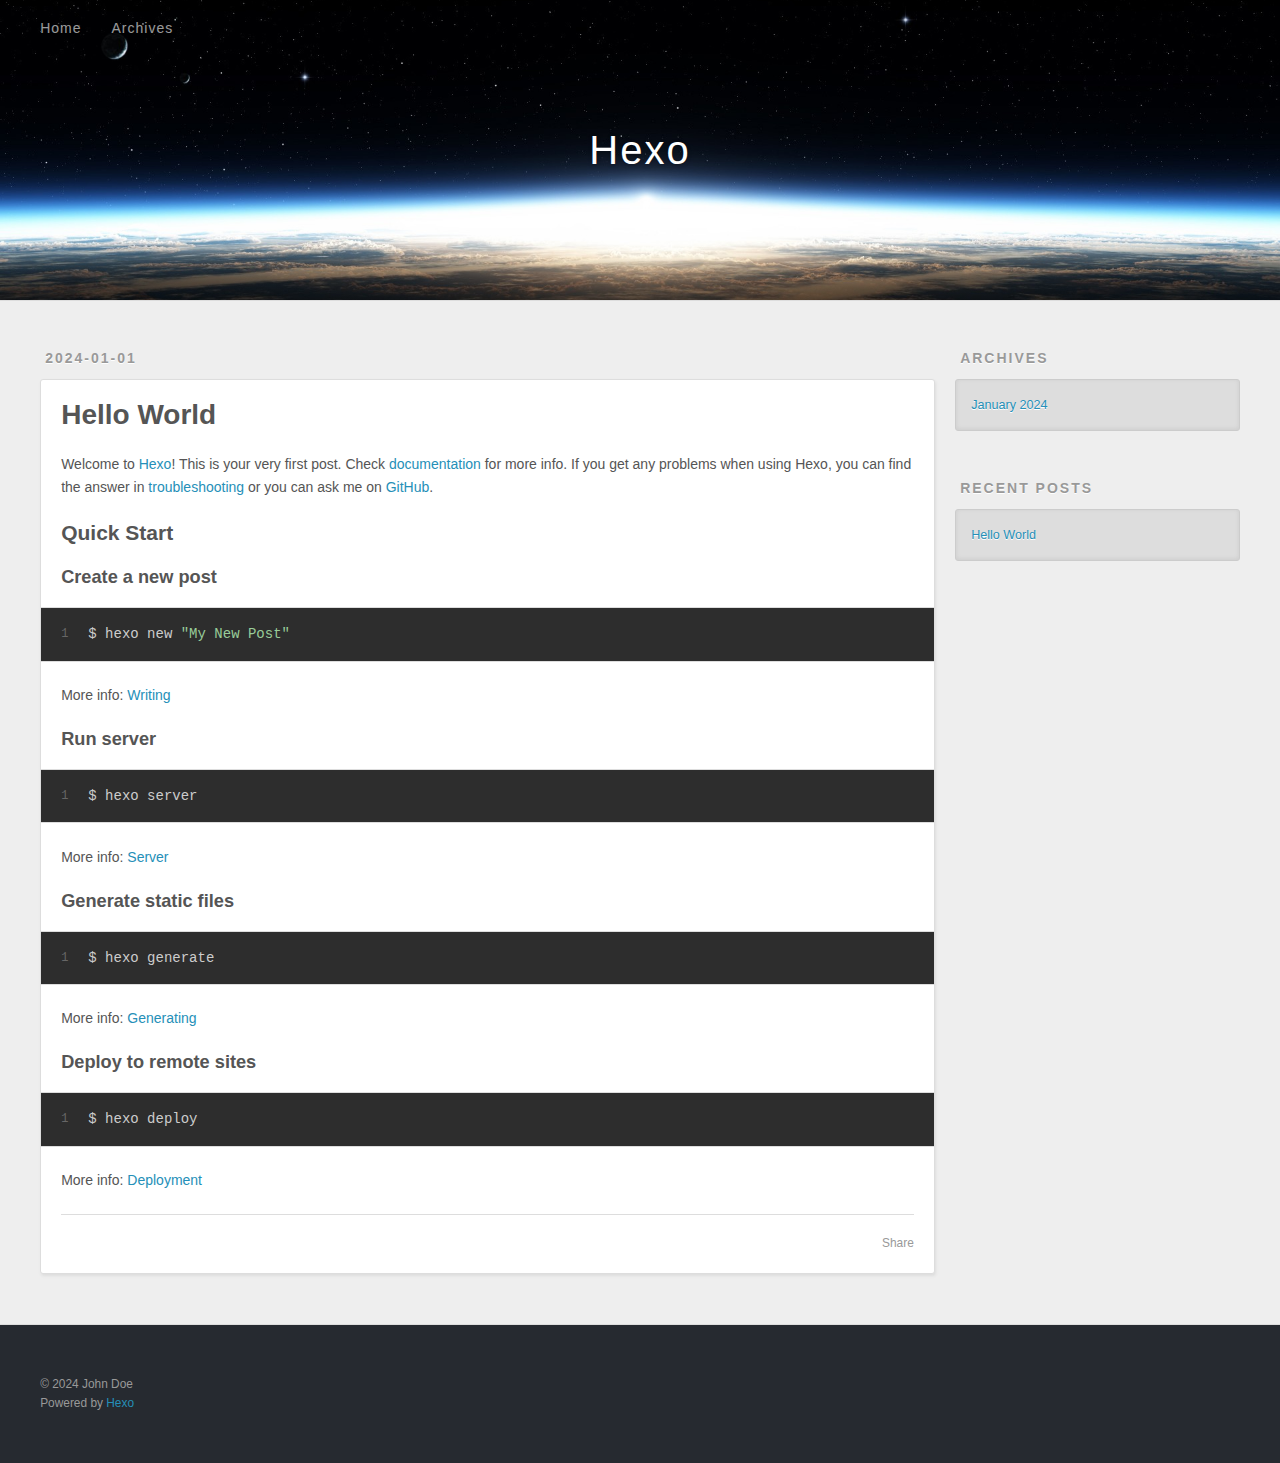
==== index.html @ ea914201 "Site updated: 2024-01-01 23:39:46" ====
<!DOCTYPE html>
<html>
<head>
  <meta charset="utf-8">
  
  
  <title>Hexo</title>
  <meta name="viewport" content="width=device-width, initial-scale=1, shrink-to-fit=no">
  <meta property="og:type" content="website">
<meta property="og:title" content="Hexo">
<meta property="og:url" content="http://example.com/index.html">
<meta property="og:site_name" content="Hexo">
<meta property="og:locale" content="en_US">
<meta property="article:author" content="John Doe">
<meta name="twitter:card" content="summary">
  
    <link rel="alternate" href="/atom.xml" title="Hexo" type="application/atom+xml">
  
  
    <link rel="shortcut icon" href="/favicon.png">
  
  
  
<link rel="stylesheet" href="/css/style.css">

  
    
<link rel="stylesheet" href="/fancybox/jquery.fancybox.min.css">

  
  
<meta name="generator" content="Hexo 7.0.0"></head>

<body>
  <div id="container">
    <div id="wrap">
      <header id="header">
  <div id="banner"></div>
  <div id="header-outer" class="outer">
    <div id="header-title" class="inner">
      <h1 id="logo-wrap">
        <a href="/" id="logo">Hexo</a>
      </h1>
      
    </div>
    <div id="header-inner" class="inner">
      <nav id="main-nav">
        <a id="main-nav-toggle" class="nav-icon"><span class="fa fa-bars"></span></a>
        
          <a class="main-nav-link" href="/">Home</a>
        
          <a class="main-nav-link" href="/archives">Archives</a>
        
      </nav>
      <nav id="sub-nav">
        
        
          <a class="nav-icon" href="/atom.xml" title="RSS Feed"><span class="fa fa-rss"></span></a>
        
        <a class="nav-icon nav-search-btn" title="Search"><span class="fa fa-search"></span></a>
      </nav>
      <div id="search-form-wrap">
        <form action="//google.com/search" method="get" accept-charset="UTF-8" class="search-form"><input type="search" name="q" class="search-form-input" placeholder="Search"><button type="submit" class="search-form-submit">&#xF002;</button><input type="hidden" name="sitesearch" value="http://example.com"></form>
      </div>
    </div>
  </div>
</header>

      <div class="outer">
        <section id="main">
  
    <article id="post-hello-world" class="h-entry article article-type-post" itemprop="blogPost" itemscope itemtype="https://schema.org/BlogPosting">
  <div class="article-meta">
    <a href="/2024/01/01/hello-world/" class="article-date">
  <time class="dt-published" datetime="2024-01-01T15:35:44.004Z" itemprop="datePublished">2024-01-01</time>
</a>
    
  </div>
  <div class="article-inner">
    
    
      <header class="article-header">
        
  
    <h1 itemprop="name">
      <a class="p-name article-title" href="/2024/01/01/hello-world/">Hello World</a>
    </h1>
  

      </header>
    
    <div class="e-content article-entry" itemprop="articleBody">
      
        <p>Welcome to <a target="_blank" rel="noopener" href="https://hexo.io/">Hexo</a>! This is your very first post. Check <a target="_blank" rel="noopener" href="https://hexo.io/docs/">documentation</a> for more info. If you get any problems when using Hexo, you can find the answer in <a target="_blank" rel="noopener" href="https://hexo.io/docs/troubleshooting.html">troubleshooting</a> or you can ask me on <a target="_blank" rel="noopener" href="https://github.com/hexojs/hexo/issues">GitHub</a>.</p>
<h2 id="Quick-Start"><a href="#Quick-Start" class="headerlink" title="Quick Start"></a>Quick Start</h2><h3 id="Create-a-new-post"><a href="#Create-a-new-post" class="headerlink" title="Create a new post"></a>Create a new post</h3><figure class="highlight bash"><table><tr><td class="gutter"><pre><span class="line">1</span><br></pre></td><td class="code"><pre><span class="line">$ hexo new <span class="string">&quot;My New Post&quot;</span></span><br></pre></td></tr></table></figure>

<p>More info: <a target="_blank" rel="noopener" href="https://hexo.io/docs/writing.html">Writing</a></p>
<h3 id="Run-server"><a href="#Run-server" class="headerlink" title="Run server"></a>Run server</h3><figure class="highlight bash"><table><tr><td class="gutter"><pre><span class="line">1</span><br></pre></td><td class="code"><pre><span class="line">$ hexo server</span><br></pre></td></tr></table></figure>

<p>More info: <a target="_blank" rel="noopener" href="https://hexo.io/docs/server.html">Server</a></p>
<h3 id="Generate-static-files"><a href="#Generate-static-files" class="headerlink" title="Generate static files"></a>Generate static files</h3><figure class="highlight bash"><table><tr><td class="gutter"><pre><span class="line">1</span><br></pre></td><td class="code"><pre><span class="line">$ hexo generate</span><br></pre></td></tr></table></figure>

<p>More info: <a target="_blank" rel="noopener" href="https://hexo.io/docs/generating.html">Generating</a></p>
<h3 id="Deploy-to-remote-sites"><a href="#Deploy-to-remote-sites" class="headerlink" title="Deploy to remote sites"></a>Deploy to remote sites</h3><figure class="highlight bash"><table><tr><td class="gutter"><pre><span class="line">1</span><br></pre></td><td class="code"><pre><span class="line">$ hexo deploy</span><br></pre></td></tr></table></figure>

<p>More info: <a target="_blank" rel="noopener" href="https://hexo.io/docs/one-command-deployment.html">Deployment</a></p>

      
    </div>
    <footer class="article-footer">
      <a data-url="http://example.com/2024/01/01/hello-world/" data-id="clqv32sd90000mwv93lxq9ti7" data-title="Hello World" class="article-share-link"><span class="fa fa-share">Share</span></a>
      
      
      
    </footer>
  </div>
  
</article>



  


</section>
        
          <aside id="sidebar">
  
    

  
    

  
    
  
    
  <div class="widget-wrap">
    <h3 class="widget-title">Archives</h3>
    <div class="widget">
      <ul class="archive-list"><li class="archive-list-item"><a class="archive-list-link" href="/archives/2024/01/">January 2024</a></li></ul>
    </div>
  </div>


  
    
  <div class="widget-wrap">
    <h3 class="widget-title">Recent Posts</h3>
    <div class="widget">
      <ul>
        
          <li>
            <a href="/2024/01/01/hello-world/">Hello World</a>
          </li>
        
      </ul>
    </div>
  </div>

  
</aside>
        
      </div>
      <footer id="footer">
  
  <div class="outer">
    <div id="footer-info" class="inner">
      
      &copy; 2024 John Doe<br>
      Powered by <a href="https://hexo.io/" target="_blank">Hexo</a>
    </div>
  </div>
</footer>

    </div>
    <nav id="mobile-nav">
  
    <a href="/" class="mobile-nav-link">Home</a>
  
    <a href="/archives" class="mobile-nav-link">Archives</a>
  
</nav>
    


<script src="/js/jquery-3.6.4.min.js"></script>



  
<script src="/fancybox/jquery.fancybox.min.js"></script>




<script src="/js/script.js"></script>





  </div>
</body>
</html>
---- css/style.css ----
body {
  width: 100%;
}
body:before,
body:after {
  content: "";
  display: table;
}
body:after {
  clear: both;
}
html,
body,
div,
span,
applet,
object,
iframe,
h1,
h2,
h3,
h4,
h5,
h6,
p,
blockquote,
pre,
a,
abbr,
acronym,
address,
big,
cite,
code,
del,
dfn,
em,
img,
ins,
kbd,
q,
s,
samp,
small,
strike,
strong,
sub,
sup,
tt,
var,
dl,
dt,
dd,
ol,
ul,
li,
fieldset,
form,
label,
legend,
table,
caption,
tbody,
tfoot,
thead,
tr,
th,
td {
  margin: 0;
  padding: 0;
  border: 0;
  outline: 0;
  font-weight: inherit;
  font-style: inherit;
  font-family: inherit;
  font-size: 100%;
  vertical-align: baseline;
}
body {
  line-height: 1;
  color: #000;
  background: #fff;
}
ol,
ul {
  list-style: none;
}
table {
  border-collapse: separate;
  border-spacing: 0;
  vertical-align: middle;
}
caption,
th,
td {
  text-align: left;
  font-weight: normal;
  vertical-align: middle;
}
a img {
  border: none;
}
input,
button {
  margin: 0;
  padding: 0;
}
input::-moz-focus-inner,
button::-moz-focus-inner {
  border: 0;
  padding: 0;
}
html,
body,
#container {
  height: 100%;
}
body {
  background: #eee;
  font: 14px -apple-system, BlinkMacSystemFont, "Segoe UI", "Roboto", "Oxygen", "Ubuntu", "Cantarell", "Fira Sans", "Droid Sans", "Helvetica Neue", sans-serif;
  -webkit-text-size-adjust: 100%;
}
.outer {
  max-width: 1220px;
  margin: 0 auto;
  padding: 0 20px;
}
.outer:before,
.outer:after {
  content: "";
  display: table;
}
.outer:after {
  clear: both;
}
.inner {
  display: inline;
  float: left;
  width: 98.33333333333333%;
  margin: 0 0.833333333333333%;
}
.left,
.alignleft {
  float: left;
}
.right,
.alignright {
  float: right;
}
.clear {
  clear: both;
}
#container {
  position: relative;
}
.mobile-nav-on {
  overflow: hidden;
}
#wrap {
  height: 100%;
  width: 100%;
  position: absolute;
  top: 0;
  left: 0;
  -webkit-transition: 0.2s ease-out;
  -moz-transition: 0.2s ease-out;
  -ms-transition: 0.2s ease-out;
  transition: 0.2s ease-out;
  z-index: 1;
  background: #eee;
}
.mobile-nav-on #wrap {
  left: 280px;
}
@media screen and (min-width: 768px) {
  #main {
    display: inline;
    float: left;
    width: 73.33333333333333%;
    margin: 0 0.833333333333333%;
  }
}
.article-date,
.article-category-link,
.archive-year,
.widget-title {
  text-decoration: none;
  text-transform: uppercase;
  letter-spacing: 2px;
  color: #999;
  margin-bottom: 1em;
  margin-left: 5px;
  line-height: 1em;
  text-shadow: 0 1px #fff;
  font-weight: bold;
}
.article-inner,
.archive-article-inner {
  background: #fff;
  -webkit-box-shadow: 1px 2px 3px #ddd;
  box-shadow: 1px 2px 3px #ddd;
  border: 1px solid #ddd;
  border-radius: 3px;
}
.article-entry h1,
.widget h1 {
  font-size: 2em;
}
.article-entry h2,
.widget h2 {
  font-size: 1.5em;
}
.article-entry h3,
.widget h3 {
  font-size: 1.3em;
}
.article-entry h4,
.widget h4 {
  font-size: 1.2em;
}
.article-entry h5,
.widget h5 {
  font-size: 1em;
}
.article-entry h6,
.widget h6 {
  font-size: 1em;
  color: #999;
}
.article-entry hr,
.widget hr {
  border: 1px dashed #ddd;
}
.article-entry strong,
.widget strong {
  font-weight: bold;
}
.article-entry em,
.widget em,
.article-entry cite,
.widget cite {
  font-style: italic;
}
.article-entry sup,
.widget sup,
.article-entry sub,
.widget sub {
  font-size: 0.75em;
  line-height: 0;
  position: relative;
  vertical-align: baseline;
}
.article-entry sup,
.widget sup {
  top: -0.5em;
}
.article-entry sub,
.widget sub {
  bottom: -0.2em;
}
.article-entry small,
.widget small {
  font-size: 0.85em;
}
.article-entry acronym,
.widget acronym,
.article-entry abbr,
.widget abbr {
  border-bottom: 1px dotted;
}
.article-entry ul,
.widget ul,
.article-entry ol,
.widget ol,
.article-entry dl,
.widget dl {
  margin: 0 20px;
  line-height: 1.6em;
}
.article-entry ul ul,
.widget ul ul,
.article-entry ol ul,
.widget ol ul,
.article-entry ul ol,
.widget ul ol,
.article-entry ol ol,
.widget ol ol {
  margin-top: 0;
  margin-bottom: 0;
}
.article-entry ul,
.widget ul {
  list-style: disc;
}
.article-entry ol,
.widget ol {
  list-style: decimal;
}
.article-entry dt,
.widget dt {
  font-weight: bold;
}
#header {
  height: 300px;
  position: relative;
  border-bottom: 1px solid #ddd;
}
#header:before,
#header:after {
  content: "";
  position: absolute;
  left: 0;
  right: 0;
  height: 40px;
}
#header:before {
  top: 0;
  background: -webkit-linear-gradient(rgba(0,0,0,0.2), transparent);
  background: -moz-linear-gradient(rgba(0,0,0,0.2), transparent);
  background: -ms-linear-gradient(rgba(0,0,0,0.2), transparent);
  background: linear-gradient(rgba(0,0,0,0.2), transparent);
}
#header:after {
  bottom: 0;
  background: -webkit-linear-gradient(transparent, rgba(0,0,0,0.2));
  background: -moz-linear-gradient(transparent, rgba(0,0,0,0.2));
  background: -ms-linear-gradient(transparent, rgba(0,0,0,0.2));
  background: linear-gradient(transparent, rgba(0,0,0,0.2));
}
#header-outer {
  height: 100%;
  position: relative;
}
#header-inner {
  position: relative;
  overflow: hidden;
}
#banner {
  position: absolute;
  top: 0;
  left: 0;
  width: 100%;
  height: 100%;
  background: url("images/banner.jpg") center #000;
  background-size: cover;
  z-index: -1;
}
#header-title {
  text-align: center;
  height: 40px;
  position: absolute;
  top: 50%;
  left: 0;
  margin-top: -20px;
}
#logo,
#subtitle {
  text-decoration: none;
  color: #fff;
  font-weight: 300;
  text-shadow: 0 1px 4px rgba(0,0,0,0.3);
}
#logo {
  font-size: 40px;
  line-height: 40px;
  letter-spacing: 2px;
}
#subtitle {
  font-size: 16px;
  line-height: 16px;
  letter-spacing: 1px;
}
#subtitle-wrap {
  margin-top: 16px;
}
#main-nav {
  float: left;
  margin-left: -15px;
}
.nav-icon,
.main-nav-link {
  float: left;
  color: #fff;
  opacity: 0.6;
  text-decoration: none;
  text-shadow: 0 1px rgba(0,0,0,0.2);
  -webkit-transition: opacity 0.2s;
  -moz-transition: opacity 0.2s;
  -ms-transition: opacity 0.2s;
  transition: opacity 0.2s;
  display: block;
  padding: 20px 15px;
}
.nav-icon:hover,
.main-nav-link:hover {
  opacity: 1;
}
.nav-icon {
  text-align: center;
  font-size: 14px;
  width: 14px;
  height: 14px;
  padding: 20px 15px;
  position: relative;
  cursor: pointer;
}
.main-nav-link {
  font-weight: 300;
  letter-spacing: 1px;
}
@media screen and (max-width: 479px) {
  .main-nav-link {
    display: none;
  }
}
#main-nav-toggle {
  display: none;
}
@media screen and (max-width: 479px) {
  #main-nav-toggle {
    display: block;
  }
}
#sub-nav {
  float: right;
  margin-right: -15px;
}
#search-form-wrap {
  position: absolute;
  top: 15px;
  width: 150px;
  height: 30px;
  right: -150px;
  opacity: 0;
  -webkit-transition: 0.2s ease-out;
  -moz-transition: 0.2s ease-out;
  -ms-transition: 0.2s ease-out;
  transition: 0.2s ease-out;
}
#search-form-wrap.on {
  opacity: 1;
  right: 0;
}
@media screen and (max-width: 479px) {
  #search-form-wrap {
    width: 100%;
    right: -100%;
  }
}
.search-form {
  position: absolute;
  top: 0;
  left: 0;
  right: 0;
  background: #fff;
  padding: 5px 15px;
  border-radius: 15px;
  -webkit-box-shadow: 0 0 10px rgba(0,0,0,0.3);
  box-shadow: 0 0 10px rgba(0,0,0,0.3);
}
.search-form-input {
  border: none;
  background: none;
  color: #555;
  width: 100%;
  font: 13px -apple-system, BlinkMacSystemFont, "Segoe UI", "Roboto", "Oxygen", "Ubuntu", "Cantarell", "Fira Sans", "Droid Sans", "Helvetica Neue", sans-serif;
  outline: none;
}
.search-form-input::-webkit-search-results-decoration,
.search-form-input::-webkit-search-cancel-button {
  -webkit-appearance: none;
}
.search-form-submit {
  position: absolute;
  top: 50%;
  right: 10px;
  margin-top: -7px;
  font: 13px ForkAwesome;
  border: none;
  background: none;
  color: #bbb;
  cursor: pointer;
}
.search-form-submit:hover,
.search-form-submit:focus {
  color: #777;
}
.article {
  margin: 50px 0;
}
.article-inner {
  overflow: hidden;
}
.article-meta:before,
.article-meta:after {
  content: "";
  display: table;
}
.article-meta:after {
  clear: both;
}
.article-date {
  float: left;
}
.article-category {
  float: left;
  line-height: 1em;
  color: #ccc;
  text-shadow: 0 1px #fff;
  margin-left: 8px;
}
.article-category:before {
  content: "\2022";
}
.article-category-link {
  margin: 0 12px 1em;
}
.article-header {
  padding: 20px 20px 0;
}
.article-title {
  text-decoration: none;
  font-size: 2em;
  font-weight: bold;
  color: #555;
  line-height: 1.1em;
  -webkit-transition: color 0.2s;
  -moz-transition: color 0.2s;
  -ms-transition: color 0.2s;
  transition: color 0.2s;
}
a.article-title:hover {
  color: #258fb8;
}
.article-entry {
  color: #555;
  padding: 0 20px;
}
.article-entry:before,
.article-entry:after {
  content: "";
  display: table;
}
.article-entry:after {
  clear: both;
}
.article-entry p,
.article-entry table {
  line-height: 1.6em;
  margin: 1.6em 0;
}
.article-entry h1,
.article-entry h2,
.article-entry h3,
.article-entry h4,
.article-entry h5,
.article-entry h6 {
  font-weight: bold;
}
.article-entry h1,
.article-entry h2,
.article-entry h3,
.article-entry h4,
.article-entry h5,
.article-entry h6 {
  line-height: 1.1em;
  margin: 1.1em 0;
}
.article-entry a {
  color: #258fb8;
  text-decoration: none;
}
.article-entry a:hover {
  text-decoration: underline;
}
.article-entry ul,
.article-entry ol,
.article-entry dl {
  margin-top: 1.6em;
  margin-bottom: 1.6em;
}
.article-entry img,
.article-entry video {
  max-width: 100%;
  height: auto;
  display: block;
  margin: auto;
}
.article-entry iframe {
  border: none;
}
.article-entry table {
  width: 100%;
  border-collapse: collapse;
  border-spacing: 0;
}
.article-entry th {
  font-weight: bold;
  border-bottom: 3px solid #ddd;
  padding-bottom: 0.5em;
}
.article-entry td {
  border-bottom: 1px solid #ddd;
  padding: 10px 0;
}
.article-entry blockquote {
  font-family: Georgia, "Times New Roman", serif;
  margin: 1.6em 20px;
  text-align: center;
}
.article-entry blockquote footer {
  font-size: 14px;
  margin: 1.6em 0;
  font-family: -apple-system, BlinkMacSystemFont, "Segoe UI", "Roboto", "Oxygen", "Ubuntu", "Cantarell", "Fira Sans", "Droid Sans", "Helvetica Neue", sans-serif;
}
.article-entry blockquote footer cite:before {
  content: "—";
  padding: 0 0.5em;
}
.article-entry .pullquote {
  text-align: left;
  width: 45%;
  margin: 0;
}
.article-entry .pullquote.left {
  margin-left: 0.5em;
  margin-right: 1em;
}
.article-entry .pullquote.right {
  margin-right: 0.5em;
  margin-left: 1em;
}
.article-entry .caption {
  color: #999;
  display: block;
  font-size: 0.9em;
  margin-top: 0.5em;
  position: relative;
  text-align: center;
}
.article-entry .video-container {
  position: relative;
  padding-top: 56.25%;
  height: 0;
  overflow: hidden;
}
.article-entry .video-container iframe,
.article-entry .video-container object,
.article-entry .video-container embed {
  position: absolute;
  top: 0;
  left: 0;
  width: 100%;
  height: 100%;
  margin-top: 0;
}
.article-more-link a {
  display: inline-block;
  line-height: 1em;
  padding: 6px 15px;
  border-radius: 15px;
  background: #eee;
  color: #999;
  text-shadow: 0 1px #fff;
  text-decoration: none;
}
.article-more-link a:hover {
  background: #258fb8;
  color: #fff;
  text-decoration: none;
  text-shadow: 0 1px #1e7293;
}
.article-footer {
  font-size: 0.85em;
  line-height: 1.6em;
  border-top: 1px solid #ddd;
  padding-top: 1.6em;
  margin: 0 20px 20px;
}
.article-footer:before,
.article-footer:after {
  content: "";
  display: table;
}
.article-footer:after {
  clear: both;
}
.article-footer a {
  color: #999;
  text-decoration: none;
}
.article-footer a:hover {
  color: #555;
}
.article-tag-list-item {
  float: left;
  margin-right: 10px;
}
.article-tag-list-link:before {
  content: "#";
}
.article-comment-link {
  float: right;
}
.article-comment-link:before {
  padding-right: 8px;
}
.article-share-link {
  cursor: pointer;
  float: right;
  margin-left: 20px;
}
.article-share-link:before {
  padding-right: 6px;
}
#article-nav {
  position: relative;
}
#article-nav:before,
#article-nav:after {
  content: "";
  display: table;
}
#article-nav:after {
  clear: both;
}
@media screen and (min-width: 768px) {
  #article-nav {
    margin: 50px 0;
  }
  #article-nav:before {
    width: 8px;
    height: 8px;
    position: absolute;
    top: 50%;
    left: 50%;
    margin-top: -4px;
    margin-left: -4px;
    content: "";
    border-radius: 50%;
    background: #ddd;
    -webkit-box-shadow: 0 1px 2px #fff;
    box-shadow: 0 1px 2px #fff;
  }
}
.article-nav-link-wrap {
  text-decoration: none;
  text-shadow: 0 1px #fff;
  color: #999;
  -webkit-box-sizing: border-box;
  -moz-box-sizing: border-box;
  box-sizing: border-box;
  margin-top: 50px;
  text-align: center;
  display: block;
}
.article-nav-link-wrap:hover {
  color: #555;
}
@media screen and (min-width: 768px) {
  .article-nav-link-wrap {
    width: 50%;
    margin-top: 0;
  }
}
@media screen and (min-width: 768px) {
  #article-nav-newer {
    float: left;
    text-align: right;
    padding-right: 20px;
  }
}
@media screen and (min-width: 768px) {
  #article-nav-older {
    float: right;
    text-align: left;
    padding-left: 20px;
  }
}
.article-nav-caption {
  text-transform: uppercase;
  letter-spacing: 2px;
  color: #ddd;
  line-height: 1em;
  font-weight: bold;
}
#article-nav-newer .article-nav-caption {
  margin-right: -2px;
}
.article-nav-title {
  font-size: 0.85em;
  line-height: 1.6em;
  margin-top: 0.5em;
}
.article-share-box {
  position: absolute;
  display: none;
  background: #fff;
  -webkit-box-shadow: 1px 2px 10px rgba(0,0,0,0.2);
  box-shadow: 1px 2px 10px rgba(0,0,0,0.2);
  border-radius: 3px;
  margin-left: -145px;
  overflow: hidden;
  z-index: 1;
}
.article-share-box.on {
  display: block;
}
.article-share-input {
  width: 100%;
  background: none;
  -webkit-box-sizing: border-box;
  -moz-box-sizing: border-box;
  box-sizing: border-box;
  font: 14px -apple-system, BlinkMacSystemFont, "Segoe UI", "Roboto", "Oxygen", "Ubuntu", "Cantarell", "Fira Sans", "Droid Sans", "Helvetica Neue", sans-serif;
  padding: 0 15px;
  color: #555;
  outline: none;
  border: 1px solid #ddd;
  border-radius: 3px 3px 0 0;
  height: 36px;
  line-height: 36px;
}
.article-share-links {
  background: #eee;
}
.article-share-links:before,
.article-share-links:after {
  content: "";
  display: table;
}
.article-share-links:after {
  clear: both;
}
.article-share-twitter,
.article-share-facebook,
.article-share-pinterest,
.article-share-linkedin {
  width: 50px;
  height: 36px;
  display: block;
  float: left;
  position: relative;
  color: #999;
  text-shadow: 0 1px #fff;
}
.article-share-twitter:before,
.article-share-facebook:before,
.article-share-pinterest:before,
.article-share-linkedin:before {
  font-size: 20px;
  width: 20px;
  height: 20px;
  position: absolute;
  top: 50%;
  left: 50%;
  margin-top: -10px;
  margin-left: -10px;
  text-align: center;
}
.article-share-twitter:hover,
.article-share-facebook:hover,
.article-share-pinterest:hover,
.article-share-linkedin:hover {
  color: #fff;
}
.article-share-twitter:hover {
  background: #00aced;
  text-shadow: 0 1px #008abe;
}
.article-share-facebook:hover {
  background: #3b5998;
  text-shadow: 0 1px #2f477a;
}
.article-share-pinterest:hover {
  background: #cb2027;
  text-shadow: 0 1px #a21a1f;
}
.article-share-linkedin:hover {
  background: #0077b5;
  text-shadow: 0 1px #005f91;
}
.article-gallery {
  background: #000;
  position: relative;
}
.article-gallery-photos {
  position: relative;
  overflow: hidden;
}
.article-gallery-img {
  display: none;
  max-width: 100%;
}
.article-gallery-img:first-child {
  display: block;
}
.article-gallery-img.loaded {
  position: absolute;
  display: block;
}
.article-gallery-img img {
  display: block;
  max-width: 100%;
  margin: 0 auto;
}
#comments {
  background: #fff;
  -webkit-box-shadow: 1px 2px 3px #ddd;
  box-shadow: 1px 2px 3px #ddd;
  padding: 20px;
  border: 1px solid #ddd;
  border-radius: 3px;
  margin: 50px 0;
}
#comments a {
  color: #258fb8;
}
.archives-wrap {
  margin: 50px 0;
}
.archives:before,
.archives:after {
  content: "";
  display: table;
}
.archives:after {
  clear: both;
}
.archive-year-wrap {
  margin-bottom: 1em;
}
.archives {
  -webkit-column-gap: 10px;
  -moz-column-gap: 10px;
  column-gap: 10px;
}
@media screen and (min-width: 480px) and (max-width: 767px) {
  .archives {
    -webkit-column-count: 2;
    -moz-column-count: 2;
    column-count: 2;
  }
}
@media screen and (min-width: 768px) {
  .archives {
    -webkit-column-count: 3;
    -moz-column-count: 3;
    column-count: 3;
  }
}
.archive-article {
  -webkit-column-break-inside: avoid;
  page-break-inside: avoid;
  overflow: hidden;
  break-inside: avoid-column;
}
.archive-article-inner {
  padding: 10px;
  margin-bottom: 15px;
}
.archive-article-title {
  text-decoration: none;
  font-weight: bold;
  color: #555;
  -webkit-transition: color 0.2s;
  -moz-transition: color 0.2s;
  -ms-transition: color 0.2s;
  transition: color 0.2s;
  line-height: 1.6em;
}
.archive-article-title:hover {
  color: #258fb8;
}
.archive-article-footer {
  margin-top: 1em;
}
.archive-article-date {
  color: #999;
  text-decoration: none;
  font-size: 0.85em;
  line-height: 1em;
  margin-bottom: 0.5em;
  display: block;
}
#page-nav {
  margin: 50px auto;
  background: #fff;
  -webkit-box-shadow: 1px 2px 3px #ddd;
  box-shadow: 1px 2px 3px #ddd;
  border: 1px solid #ddd;
  border-radius: 3px;
  text-align: center;
  color: #999;
  overflow: hidden;
}
#page-nav:before,
#page-nav:after {
  content: "";
  display: table;
}
#page-nav:after {
  clear: both;
}
#page-nav a,
#page-nav span {
  padding: 10px 20px;
  line-height: 1;
  height: 2ex;
}
#page-nav a {
  color: #999;
  text-decoration: none;
}
#page-nav a:hover {
  background: #999;
  color: #fff;
}
#page-nav .prev {
  float: left;
}
#page-nav .next {
  float: right;
}
#page-nav .page-number {
  display: inline-block;
}
@media screen and (max-width: 479px) {
  #page-nav .page-number {
    display: none;
  }
}
#page-nav .current {
  color: #555;
  font-weight: bold;
}
#page-nav .space {
  color: #ddd;
}
#footer {
  background: #262a30;
  padding: 50px 0;
  border-top: 1px solid #ddd;
  color: #999;
}
#footer a {
  color: #258fb8;
  text-decoration: none;
}
#footer a:hover {
  text-decoration: underline;
}
#footer-info {
  line-height: 1.6em;
  font-size: 0.85em;
}
.article-entry pre,
.article-entry .highlight {
  background: #2d2d2d;
  margin: 0 -20px;
  padding: 15px 20px;
  border-style: solid;
  border-color: #ddd;
  border-width: 1px 0;
  overflow: auto;
  color: #ccc;
  line-height: 22.400000000000002px;
}
.article-entry .highlight .gutter pre,
.article-entry .gist .gist-file .gist-data .line-numbers {
  color: #666;
  font-size: 0.85em;
}
.article-entry pre,
.article-entry code {
  font-family: "Source Code Pro", Consolas, Monaco, Menlo, Consolas, monospace;
}
.article-entry code {
  background: #eee;
  text-shadow: 0 1px #fff;
  padding: 0 0.3em;
}
.article-entry pre code {
  background: none;
  text-shadow: none;
  padding: 0;
}
.article-entry .highlight pre {
  border: none;
  margin: 0;
  padding: 0;
}
.article-entry .highlight table {
  margin: 0;
  width: auto;
}
.article-entry .highlight td {
  border: none;
  padding: 0;
}
.article-entry .highlight figcaption {
  font-size: 0.85em;
  color: #999;
  line-height: 1em;
  margin-bottom: 1em;
}
.article-entry .highlight figcaption:before,
.article-entry .highlight figcaption:after {
  content: "";
  display: table;
}
.article-entry .highlight figcaption:after {
  clear: both;
}
.article-entry .highlight figcaption a {
  float: right;
}
.article-entry .highlight .gutter {
  -moz-user-select: none;
  -ms-user-select: none;
  -webkit-user-select: none;
  -webkit-user-select: none;
  -moz-user-select: none;
  -ms-user-select: none;
  user-select: none;
}
.article-entry .highlight .gutter pre {
  text-align: right;
  padding-right: 20px;
}
.article-entry .highlight .line {
  height: 22.400000000000002px;
}
.article-entry .highlight .line.marked {
  background: #515151;
}
.article-entry .gist {
  margin: 0 -20px;
  border-style: solid;
  border-color: #ddd;
  border-width: 1px 0;
  background: #2d2d2d;
  padding: 15px 20px 15px 0;
}
.article-entry .gist .gist-file {
  border: none;
  font-family: "Source Code Pro", Consolas, Monaco, Menlo, Consolas, monospace;
  margin: 0;
}
.article-entry .gist .gist-file .gist-data {
  background: none;
  border: none;
}
.article-entry .gist .gist-file .gist-data .line-numbers {
  background: none;
  border: none;
  padding: 0 20px 0 0;
}
.article-entry .gist .gist-file .gist-data .line-data {
  padding: 0 !important;
}
.article-entry .gist .gist-file .highlight {
  margin: 0;
  padding: 0;
  border: none;
}
.article-entry .gist .gist-file .gist-meta {
  background: #2d2d2d;
  color: #999;
  font: 0.85em -apple-system, BlinkMacSystemFont, "Segoe UI", "Roboto", "Oxygen", "Ubuntu", "Cantarell", "Fira Sans", "Droid Sans", "Helvetica Neue", sans-serif;
  text-shadow: 0 0;
  padding: 0;
  margin-top: 1em;
  margin-left: 20px;
}
.article-entry .gist .gist-file .gist-meta a {
  color: #258fb8;
  font-weight: normal;
}
.article-entry .gist .gist-file .gist-meta a:hover {
  text-decoration: underline;
}
pre .comment,
pre .title {
  color: #999;
}
pre .variable,
pre .attribute,
pre .tag,
pre .regexp,
pre .ruby .constant,
pre .xml .tag .title,
pre .xml .pi,
pre .xml .doctype,
pre .html .doctype,
pre .css .id,
pre .css .class,
pre .css .pseudo {
  color: #f2777a;
}
pre .number,
pre .preprocessor,
pre .built_in,
pre .literal,
pre .params,
pre .constant {
  color: #f99157;
}
pre .class,
pre .ruby .class .title,
pre .css .rules .attribute {
  color: #9c9;
}
pre .string,
pre .value,
pre .inheritance,
pre .header,
pre .ruby .symbol,
pre .xml .cdata {
  color: #9c9;
}
pre .css .hexcolor {
  color: #6cc;
}
pre .function,
pre .python .decorator,
pre .python .title,
pre .ruby .function .title,
pre .ruby .title .keyword,
pre .perl .sub,
pre .javascript .title,
pre .coffeescript .title {
  color: #69c;
}
pre .keyword,
pre .javascript .function {
  color: #c9c;
}
@media screen and (max-width: 479px) {
  #mobile-nav {
    position: absolute;
    top: 0;
    left: 0;
    width: 280px;
    height: 100%;
    background: #191919;
    border-right: 1px solid #fff;
  }
}
@media screen and (max-width: 479px) {
  .mobile-nav-link {
    display: block;
    color: #999;
    text-decoration: none;
    padding: 15px 20px;
    font-weight: bold;
  }
  .mobile-nav-link:hover {
    color: #fff;
  }
}
@media screen and (min-width: 768px) {
  #sidebar {
    display: inline;
    float: left;
    width: 23.333333333333332%;
    margin: 0 0.833333333333333%;
  }
}
.widget-wrap {
  margin: 50px 0;
}
.widget {
  color: #777;
  text-shadow: 0 1px #fff;
  background: #ddd;
  -webkit-box-shadow: 0 -1px 4px #ccc inset;
  box-shadow: 0 -1px 4px #ccc inset;
  border: 1px solid #ccc;
  padding: 15px;
  border-radius: 3px;
}
.widget a {
  color: #258fb8;
  text-decoration: none;
}
.widget a:hover {
  text-decoration: underline;
}
.widget ul ul,
.widget ol ul,
.widget dl ul,
.widget ul ol,
.widget ol ol,
.widget dl ol,
.widget ul dl,
.widget ol dl,
.widget dl dl {
  margin-left: 15px;
  list-style: disc;
}
.widget {
  line-height: 1.6em;
  word-wrap: break-word;
  font-size: 0.9em;
}
.widget ul,
.widget ol {
  list-style: none;
  margin: 0;
}
.widget ul ul,
.widget ol ul,
.widget ul ol,
.widget ol ol {
  margin: 0 20px;
}
.widget ul ul,
.widget ol ul {
  list-style: disc;
}
.widget ul ol,
.widget ol ol {
  list-style: decimal;
}
.category-list-count,
.tag-list-count,
.archive-list-count {
  padding-left: 5px;
  color: #999;
  font-size: 0.85em;
}
.category-list-count:before,
.tag-list-count:before,
.archive-list-count:before {
  content: "(";
}
.category-list-count:after,
.tag-list-count:after,
.archive-list-count:after {
  content: ")";
}
.tagcloud a {
  margin-right: 5px;
  display: inline-block;
}
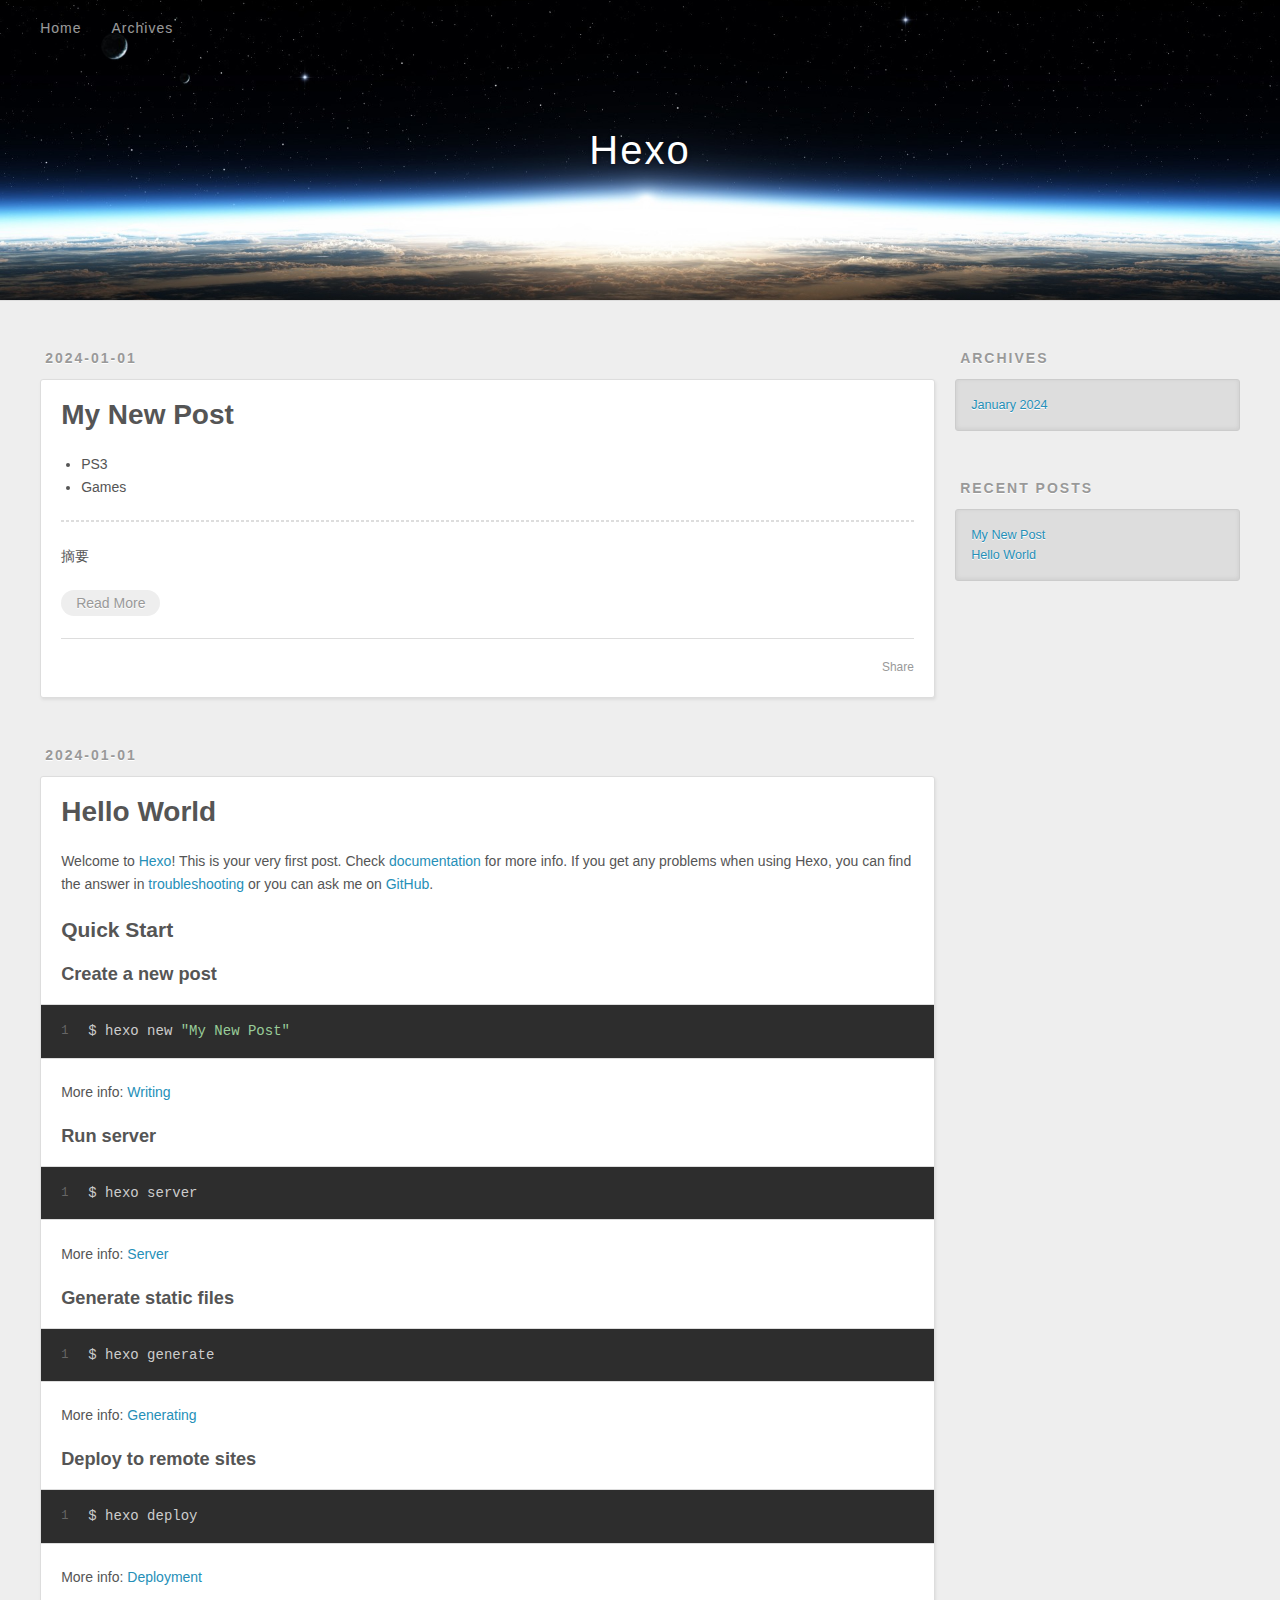
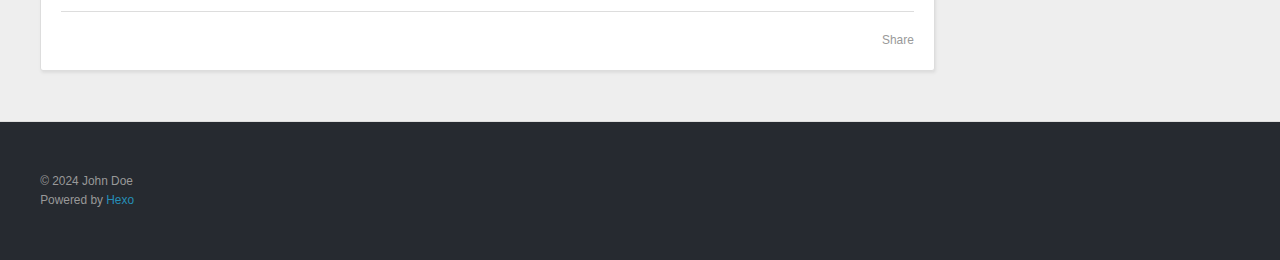
==== commit 5253124c: "Site updated: 2024-01-02 07:33:36" ====
--- a/index.html
+++ b/index.html
@@ -69,6 +69,54 @@
       <div class="outer">
         <section id="main">
   
+    <article id="post-My-New-Post" class="h-entry article article-type-post" itemprop="blogPost" itemscope itemtype="https://schema.org/BlogPosting">
+  <div class="article-meta">
+    <a href="/2024/01/01/My-New-Post/" class="article-date">
+  <time class="dt-published" datetime="2024-01-01T15:44:40.000Z" itemprop="datePublished">2024-01-01</time>
+</a>
+    
+  </div>
+  <div class="article-inner">
+    
+    
+      <header class="article-header">
+        
+  
+    <h1 itemprop="name">
+      <a class="p-name article-title" href="/2024/01/01/My-New-Post/">My New Post</a>
+    </h1>
+  
+
+      </header>
+    
+    <div class="e-content article-entry" itemprop="articleBody">
+      
+        <ul>
+<li>PS3</li>
+<li>Games</li>
+</ul>
+<hr>
+<p>摘要</p>
+        
+          <p class="article-more-link">
+            <a href="/2024/01/01/My-New-Post/#more">Read More</a>
+          </p>
+        
+      
+    </div>
+    <footer class="article-footer">
+      <a data-url="http://example.com/2024/01/01/My-New-Post/" data-id="clqvk3yn10000w0v975tk403a" data-title="My New Post" class="article-share-link"><span class="fa fa-share">Share</span></a>
+      
+      
+      
+    </footer>
+  </div>
+  
+</article>
+
+
+
+  
     <article id="post-hello-world" class="h-entry article article-type-post" itemprop="blogPost" itemscope itemtype="https://schema.org/BlogPosting">
   <div class="article-meta">
     <a href="/2024/01/01/hello-world/" class="article-date">
@@ -108,7 +156,7 @@
       
     </div>
     <footer class="article-footer">
-      <a data-url="http://example.com/2024/01/01/hello-world/" data-id="clqv32sd90000mwv93lxq9ti7" data-title="Hello World" class="article-share-link"><span class="fa fa-share">Share</span></a>
+      <a data-url="http://example.com/2024/01/01/hello-world/" data-id="clqvk3yn80001w0v9g7ei1tvz" data-title="Hello World" class="article-share-link"><span class="fa fa-share">Share</span></a>
       
       
       
@@ -151,6 +199,10 @@
       <ul>
         
           <li>
+            <a href="/2024/01/01/My-New-Post/">My New Post</a>
+          </li>
+        
+          <li>
             <a href="/2024/01/01/hello-world/">Hello World</a>
           </li>
         
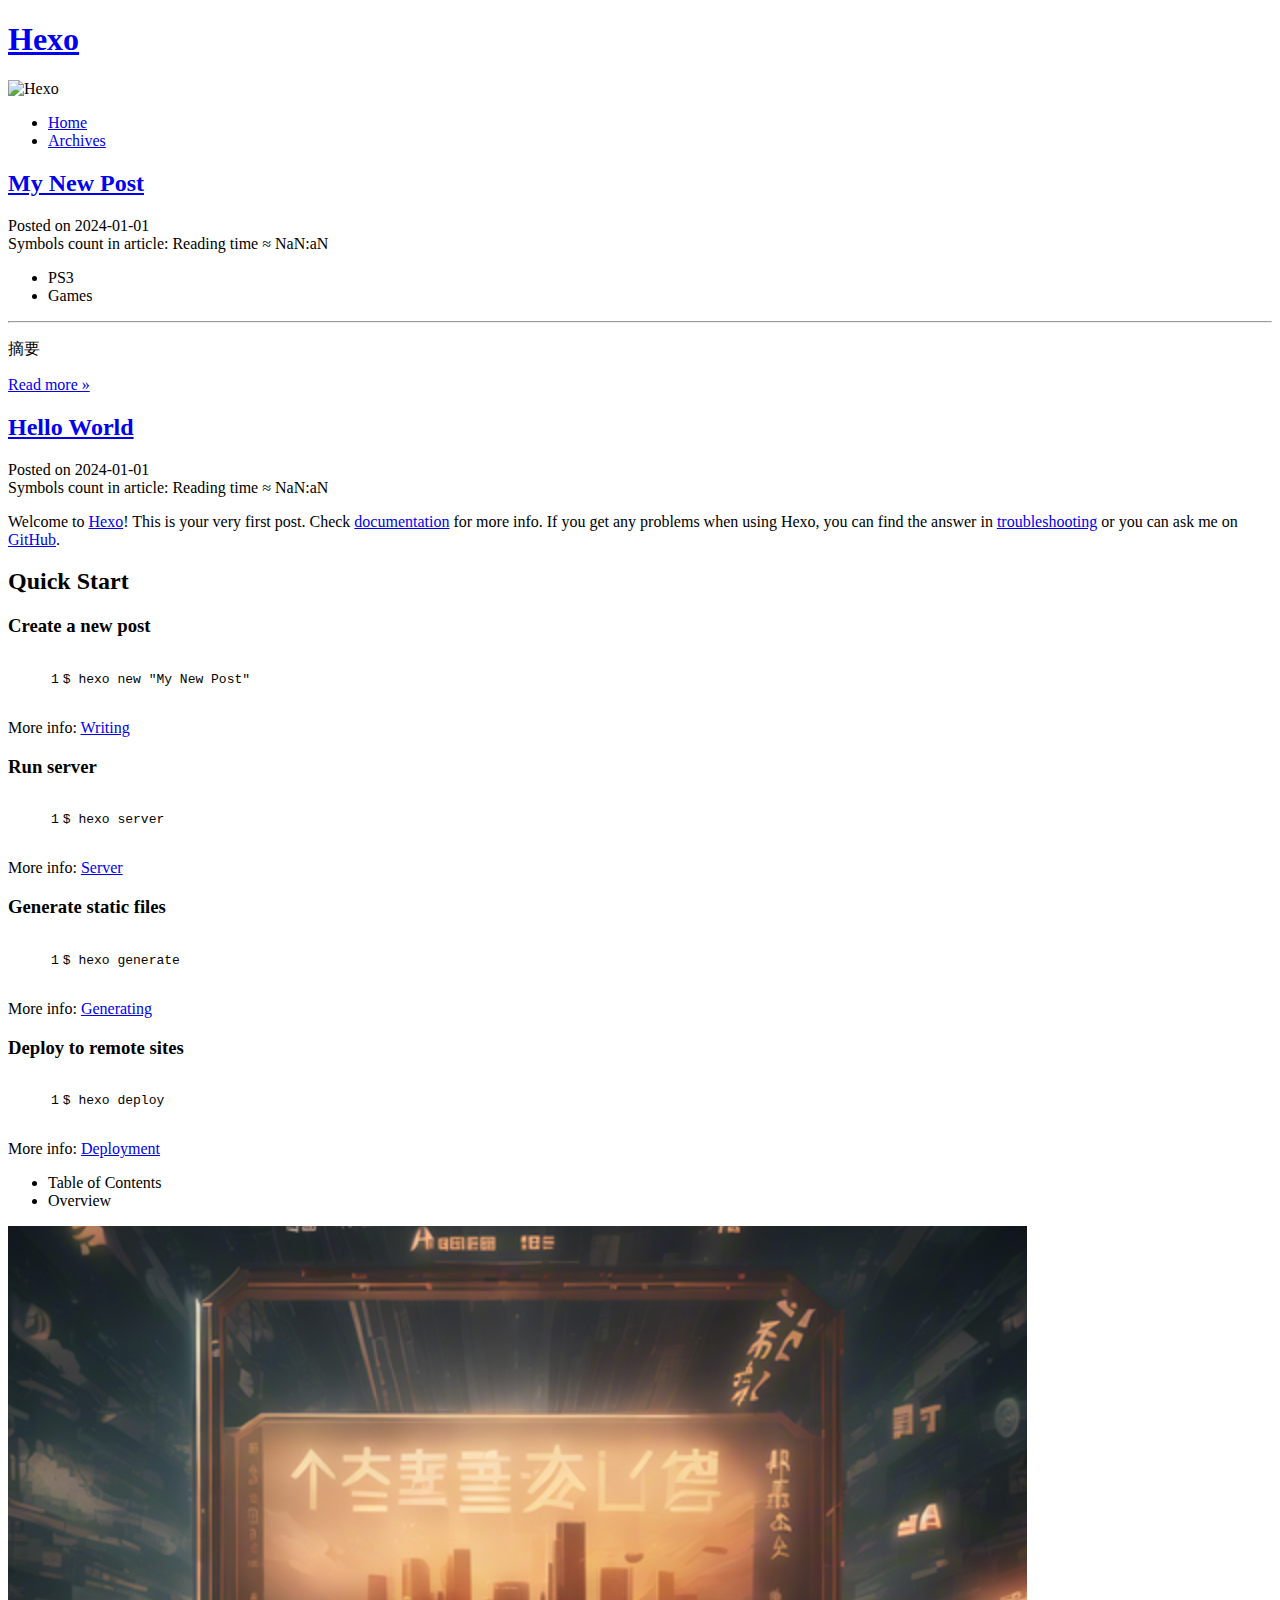
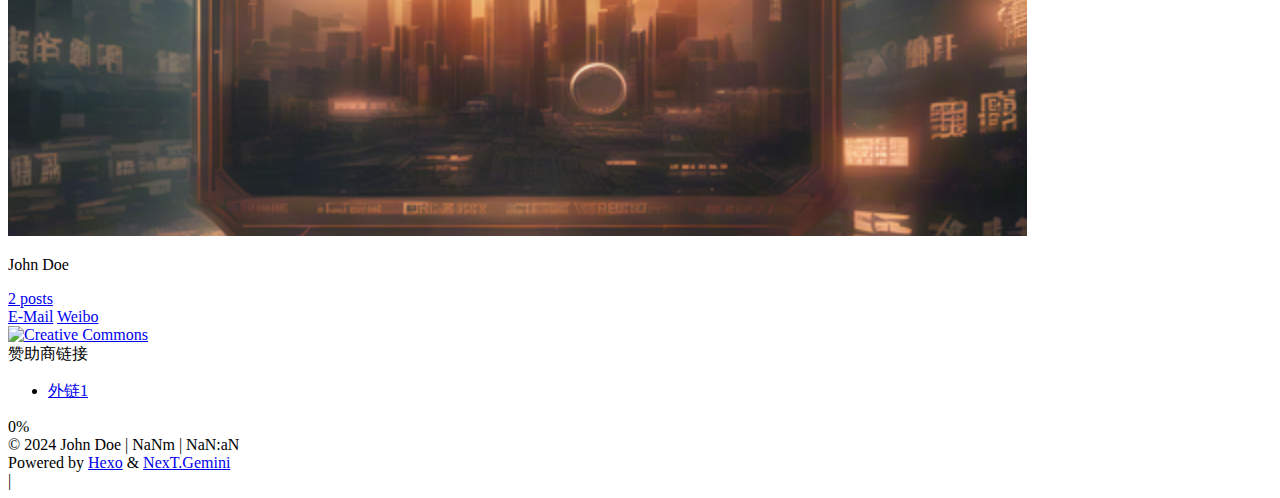
==== commit e10ebe5a: "Site updated: 2024-01-04 15:02:35" ====
--- a/index.html
+++ b/index.html
@@ -1,11 +1,25 @@
 <!DOCTYPE html>
-<html>
+<html lang="en">
 <head>
-  <meta charset="utf-8">
-  
-  
-  <title>Hexo</title>
-  <meta name="viewport" content="width=device-width, initial-scale=1, shrink-to-fit=no">
+  <meta charset="UTF-8">
+<meta name="viewport" content="width=device-width, initial-scale=1, maximum-scale=2">
+<meta name="theme-color" content="#222">
+<meta name="generator" content="Hexo 7.0.0">
+  <link rel="apple-touch-icon" sizes="180x180" href="/images/apple-touch-icon-next.png">
+  <link rel="icon" type="image/png" sizes="32x32" href="/images/favicon-32x32-next.png">
+  <link rel="icon" type="image/png" sizes="16x16" href="/images/favicon-16x16-next.png">
+  <link rel="mask-icon" href="/images/logo.svg" color="#222">
+
+<link rel="stylesheet" href="/css/main.css">
+
+
+<link rel="stylesheet" href="/lib/font-awesome/css/font-awesome.min.css">
+
+<script id="hexo-configurations">
+    var NexT = window.NexT || {};
+    var CONFIG = {"hostname":"example.com","root":"/","scheme":"Gemini","version":"7.8.0","exturl":false,"sidebar":{"position":"left","display":"post","padding":18,"offset":12,"onmobile":false},"copycode":{"enable":false,"show_result":false,"style":null},"back2top":{"enable":true,"sidebar":true,"scrollpercent":true},"bookmark":{"enable":false,"color":"#222","save":"auto"},"fancybox":false,"mediumzoom":false,"lazyload":false,"pangu":false,"comments":{"style":"tabs","active":null,"storage":true,"lazyload":false,"nav":null},"algolia":{"hits":{"per_page":10},"labels":{"input_placeholder":"Search for Posts","hits_empty":"We didn't find any results for the search: ${query}","hits_stats":"${hits} results found in ${time} ms"}},"localsearch":{"enable":false,"trigger":"auto","top_n_per_article":1,"unescape":false,"preload":false},"motion":{"enable":false,"async":false,"transition":{"post_block":"fadeIn","post_header":"slideDownIn","post_body":"slideDownIn","coll_header":"slideLeftIn","sidebar":"slideUpIn"}},"path":"search.xml"};
+  </script>
+
   <meta property="og:type" content="website">
 <meta property="og:title" content="Hexo">
 <meta property="og:url" content="http://example.com/index.html">
@@ -13,133 +27,270 @@
 <meta property="og:locale" content="en_US">
 <meta property="article:author" content="John Doe">
 <meta name="twitter:card" content="summary">
-  
-    <link rel="alternate" href="/atom.xml" title="Hexo" type="application/atom+xml">
-  
-  
-    <link rel="shortcut icon" href="/favicon.png">
-  
-  
-  
-<link rel="stylesheet" href="/css/style.css">
-
-  
-    
-<link rel="stylesheet" href="/fancybox/jquery.fancybox.min.css">
-
-  
-  
-<meta name="generator" content="Hexo 7.0.0"></head>
-
-<body>
-  <div id="container">
-    <div id="wrap">
-      <header id="header">
-  <div id="banner"></div>
-  <div id="header-outer" class="outer">
-    <div id="header-title" class="inner">
-      <h1 id="logo-wrap">
-        <a href="/" id="logo">Hexo</a>
-      </h1>
+
+<link rel="canonical" href="http://example.com/">
+
+
+<script id="page-configurations">
+  // https://hexo.io/docs/variables.html
+  CONFIG.page = {
+    sidebar: "",
+    isHome : true,
+    isPost : false,
+    lang   : 'en'
+  };
+</script>
+
+  <title>Hexo</title>
+  
+
+
+  <script>
+    var _hmt = _hmt || [];
+    (function() {
+      var hm = document.createElement("script");
+      hm.src = "https://hm.baidu.com/hm.js?1b298aa441372e41146f017e1b4cd1e5";
+      var s = document.getElementsByTagName("script")[0];
+      s.parentNode.insertBefore(hm, s);
+    })();
+  </script>
+
+
+
+
+  <noscript>
+  <style>
+  .use-motion .brand,
+  .use-motion .menu-item,
+  .sidebar-inner,
+  .use-motion .post-block,
+  .use-motion .pagination,
+  .use-motion .comments,
+  .use-motion .post-header,
+  .use-motion .post-body,
+  .use-motion .collection-header { opacity: initial; }
+
+  .use-motion .site-title,
+  .use-motion .site-subtitle {
+    opacity: initial;
+    top: initial;
+  }
+
+  .use-motion .logo-line-before i { left: initial; }
+  .use-motion .logo-line-after i { right: initial; }
+  </style>
+</noscript>
+
+</head>
+
+<body itemscope itemtype="http://schema.org/WebPage">
+  <div class="container">
+    <div class="headband"></div>
+
+    <header class="header" itemscope itemtype="http://schema.org/WPHeader">
+      <div class="header-inner"><div class="site-brand-container">
+  <div class="site-nav-toggle">
+    <div class="toggle" aria-label="Toggle navigation bar">
+      <span class="toggle-line toggle-line-first"></span>
+      <span class="toggle-line toggle-line-middle"></span>
+      <span class="toggle-line toggle-line-last"></span>
+    </div>
+  </div>
+
+  <div class="site-meta custom-logo">
+
+    <a href="/" class="brand" rel="start">
+      <span class="logo-line-before"><i></i></span>
+      <h1 class="site-title">Hexo</h1>
+      <span class="logo-line-after"><i></i></span>
+    </a>
+      <a>
+        <img class="custom-logo-image" src="/uploads/custom-logo.jpg" alt="Hexo">
+      </a>
+  </div>
+
+  <div class="site-nav-right">
+    <div class="toggle popup-trigger">
+    </div>
+  </div>
+</div>
+
+
+
+
+<nav class="site-nav">
+  <ul id="menu" class="menu">
+        <li class="menu-item menu-item-home">
+
+    <a href="/" rel="section"><i class="fa fa-fw fa-home"></i>Home</a>
+
+  </li>
+        <li class="menu-item menu-item-archives">
+
+    <a href="/archives/" rel="section"><i class="fa fa-fw fa-archive"></i>Archives</a>
+
+  </li>
+  </ul>
+</nav>
+
+
+
+
+</div>
+    </header>
+
+    
+
+
+    <main class="main">
+      <div class="main-inner">
+        <div class="content-wrap">
+          
+
+          <div class="content index posts-expand">
+            
       
-    </div>
-    <div id="header-inner" class="inner">
-      <nav id="main-nav">
-        <a id="main-nav-toggle" class="nav-icon"><span class="fa fa-bars"></span></a>
-        
-          <a class="main-nav-link" href="/">Home</a>
-        
-          <a class="main-nav-link" href="/archives">Archives</a>
-        
-      </nav>
-      <nav id="sub-nav">
-        
-        
-          <a class="nav-icon" href="/atom.xml" title="RSS Feed"><span class="fa fa-rss"></span></a>
-        
-        <a class="nav-icon nav-search-btn" title="Search"><span class="fa fa-search"></span></a>
-      </nav>
-      <div id="search-form-wrap">
-        <form action="//google.com/search" method="get" accept-charset="UTF-8" class="search-form"><input type="search" name="q" class="search-form-input" placeholder="Search"><button type="submit" class="search-form-submit">&#xF002;</button><input type="hidden" name="sitesearch" value="http://example.com"></form>
-      </div>
-    </div>
-  </div>
-</header>
-
-      <div class="outer">
-        <section id="main">
-  
-    <article id="post-My-New-Post" class="h-entry article article-type-post" itemprop="blogPost" itemscope itemtype="https://schema.org/BlogPosting">
-  <div class="article-meta">
-    <a href="/2024/01/01/My-New-Post/" class="article-date">
-  <time class="dt-published" datetime="2024-01-01T15:44:40.000Z" itemprop="datePublished">2024-01-01</time>
-</a>
-    
-  </div>
-  <div class="article-inner">
-    
-    
-      <header class="article-header">
-        
-  
-    <h1 itemprop="name">
-      <a class="p-name article-title" href="/2024/01/01/My-New-Post/">My New Post</a>
-    </h1>
-  
-
+  
+  
+  <article itemscope itemtype="http://schema.org/Article" class="post-block" lang="en">
+    <link itemprop="mainEntityOfPage" href="http://example.com/2024/01/01/My-New-Post/">
+
+    <span hidden itemprop="author" itemscope itemtype="http://schema.org/Person">
+      <meta itemprop="image" content="/images/avatar.jpg">
+      <meta itemprop="name" content="John Doe">
+      <meta itemprop="description" content="">
+    </span>
+
+    <span hidden itemprop="publisher" itemscope itemtype="http://schema.org/Organization">
+      <meta itemprop="name" content="Hexo">
+    </span>
+      <header class="post-header">
+        <h2 class="post-title" itemprop="name headline">
+          
+            <a href="/2024/01/01/My-New-Post/" class="post-title-link" itemprop="url">My New Post</a>
+        </h2>
+
+        <div class="post-meta">
+            <span class="post-meta-item">
+              <span class="post-meta-item-icon">
+                <i class="fa fa-calendar-o"></i>
+              </span>
+              <span class="post-meta-item-text">Posted on</span>
+              
+
+              <time title="Created: 2024-01-01 23:44:40 / Modified: 23:45:10" itemprop="dateCreated datePublished" datetime="2024-01-01T23:44:40+08:00">2024-01-01</time>
+            </span>
+
+          <br>
+            <span class="post-meta-item" title="Symbols count in article">
+              <span class="post-meta-item-icon">
+                <i class="fa fa-file-word-o"></i>
+              </span>
+                <span class="post-meta-item-text">Symbols count in article: </span>
+              <span></span>
+            </span>
+            <span class="post-meta-item" title="Reading time">
+              <span class="post-meta-item-icon">
+                <i class="fa fa-clock-o"></i>
+              </span>
+                <span class="post-meta-item-text">Reading time &asymp;</span>
+              <span>NaN:aN</span>
+            </span>
+
+        </div>
       </header>
-    
-    <div class="e-content article-entry" itemprop="articleBody">
+
+    
+    
+    
+    <div class="post-body" itemprop="articleBody">
+
       
-        <ul>
+          <ul>
 <li>PS3</li>
 <li>Games</li>
 </ul>
 <hr>
 <p>摘要</p>
-        
-          <p class="article-more-link">
-            <a href="/2024/01/01/My-New-Post/#more">Read More</a>
-          </p>
+          <!--noindex-->
+            <div class="post-button">
+              <a class="btn" href="/2024/01/01/My-New-Post/#more" rel="contents">
+                Read more &raquo;
+              </a>
+            </div>
+          <!--/noindex-->
         
       
     </div>
-    <footer class="article-footer">
-      <a data-url="http://example.com/2024/01/01/My-New-Post/" data-id="clqvk3yn10000w0v975tk403a" data-title="My New Post" class="article-share-link"><span class="fa fa-share">Share</span></a>
+
+    
+    
+    
+      <footer class="post-footer">
+        <div class="post-eof"></div>
+      </footer>
+  </article>
+  
+  
+  
+
       
+  
+  
+  <article itemscope itemtype="http://schema.org/Article" class="post-block" lang="en">
+    <link itemprop="mainEntityOfPage" href="http://example.com/2024/01/01/hello-world/">
+
+    <span hidden itemprop="author" itemscope itemtype="http://schema.org/Person">
+      <meta itemprop="image" content="/images/avatar.jpg">
+      <meta itemprop="name" content="John Doe">
+      <meta itemprop="description" content="">
+    </span>
+
+    <span hidden itemprop="publisher" itemscope itemtype="http://schema.org/Organization">
+      <meta itemprop="name" content="Hexo">
+    </span>
+      <header class="post-header">
+        <h2 class="post-title" itemprop="name headline">
+          
+            <a href="/2024/01/01/hello-world/" class="post-title-link" itemprop="url">Hello World</a>
+        </h2>
+
+        <div class="post-meta">
+            <span class="post-meta-item">
+              <span class="post-meta-item-icon">
+                <i class="fa fa-calendar-o"></i>
+              </span>
+              <span class="post-meta-item-text">Posted on</span>
+
+              <time title="Created: 2024-01-01 23:35:44" itemprop="dateCreated datePublished" datetime="2024-01-01T23:35:44+08:00">2024-01-01</time>
+            </span>
+
+          <br>
+            <span class="post-meta-item" title="Symbols count in article">
+              <span class="post-meta-item-icon">
+                <i class="fa fa-file-word-o"></i>
+              </span>
+                <span class="post-meta-item-text">Symbols count in article: </span>
+              <span></span>
+            </span>
+            <span class="post-meta-item" title="Reading time">
+              <span class="post-meta-item-icon">
+                <i class="fa fa-clock-o"></i>
+              </span>
+                <span class="post-meta-item-text">Reading time &asymp;</span>
+              <span>NaN:aN</span>
+            </span>
+
+        </div>
+      </header>
+
+    
+    
+    
+    <div class="post-body" itemprop="articleBody">
+
       
-      
-    </footer>
-  </div>
-  
-</article>
-
-
-
-  
-    <article id="post-hello-world" class="h-entry article article-type-post" itemprop="blogPost" itemscope itemtype="https://schema.org/BlogPosting">
-  <div class="article-meta">
-    <a href="/2024/01/01/hello-world/" class="article-date">
-  <time class="dt-published" datetime="2024-01-01T15:35:44.004Z" itemprop="datePublished">2024-01-01</time>
-</a>
-    
-  </div>
-  <div class="article-inner">
-    
-    
-      <header class="article-header">
-        
-  
-    <h1 itemprop="name">
-      <a class="p-name article-title" href="/2024/01/01/hello-world/">Hello World</a>
-    </h1>
-  
-
-      </header>
-    
-    <div class="e-content article-entry" itemprop="articleBody">
-      
-        <p>Welcome to <a target="_blank" rel="noopener" href="https://hexo.io/">Hexo</a>! This is your very first post. Check <a target="_blank" rel="noopener" href="https://hexo.io/docs/">documentation</a> for more info. If you get any problems when using Hexo, you can find the answer in <a target="_blank" rel="noopener" href="https://hexo.io/docs/troubleshooting.html">troubleshooting</a> or you can ask me on <a target="_blank" rel="noopener" href="https://github.com/hexojs/hexo/issues">GitHub</a>.</p>
+          <p>Welcome to <a target="_blank" rel="noopener" href="https://hexo.io/">Hexo</a>! This is your very first post. Check <a target="_blank" rel="noopener" href="https://hexo.io/docs/">documentation</a> for more info. If you get any problems when using Hexo, you can find the answer in <a target="_blank" rel="noopener" href="https://hexo.io/docs/troubleshooting.html">troubleshooting</a> or you can ask me on <a target="_blank" rel="noopener" href="https://github.com/hexojs/hexo/issues">GitHub</a>.</p>
 <h2 id="Quick-Start"><a href="#Quick-Start" class="headerlink" title="Quick Start"></a>Quick Start</h2><h3 id="Create-a-new-post"><a href="#Create-a-new-post" class="headerlink" title="Create a new post"></a>Create a new post</h3><figure class="highlight bash"><table><tr><td class="gutter"><pre><span class="line">1</span><br></pre></td><td class="code"><pre><span class="line">$ hexo new <span class="string">&quot;My New Post&quot;</span></span><br></pre></td></tr></table></figure>
 
 <p>More info: <a target="_blank" rel="noopener" href="https://hexo.io/docs/writing.html">Writing</a></p>
@@ -155,103 +306,225 @@
 
       
     </div>
-    <footer class="article-footer">
-      <a data-url="http://example.com/2024/01/01/hello-world/" data-id="clqvk3yn80001w0v9g7ei1tvz" data-title="Hello World" class="article-share-link"><span class="fa fa-share">Share</span></a>
-      
-      
-      
+
+    
+    
+    
+      <footer class="post-footer">
+        <div class="post-eof"></div>
+      </footer>
+  </article>
+  
+  
+  
+
+
+  
+
+
+
+          </div>
+          
+
+<script>
+  window.addEventListener('tabs:register', () => {
+    let { activeClass } = CONFIG.comments;
+    if (CONFIG.comments.storage) {
+      activeClass = localStorage.getItem('comments_active') || activeClass;
+    }
+    if (activeClass) {
+      let activeTab = document.querySelector(`a[href="#comment-${activeClass}"]`);
+      if (activeTab) {
+        activeTab.click();
+      }
+    }
+  });
+  if (CONFIG.comments.storage) {
+    window.addEventListener('tabs:click', event => {
+      if (!event.target.matches('.tabs-comment .tab-content .tab-pane')) return;
+      let commentClass = event.target.classList[1];
+      localStorage.setItem('comments_active', commentClass);
+    });
+  }
+</script>
+
+        </div>
+          
+  
+  <div class="toggle sidebar-toggle">
+    <span class="toggle-line toggle-line-first"></span>
+    <span class="toggle-line toggle-line-middle"></span>
+    <span class="toggle-line toggle-line-last"></span>
+  </div>
+
+  <aside class="sidebar">
+    <div class="sidebar-inner">
+
+      <ul class="sidebar-nav motion-element">
+        <li class="sidebar-nav-toc">
+          Table of Contents
+        </li>
+        <li class="sidebar-nav-overview">
+          Overview
+        </li>
+      </ul>
+
+      <!--noindex-->
+      <div class="post-toc-wrap sidebar-panel">
+      </div>
+      <!--/noindex-->
+
+      <div class="site-overview-wrap sidebar-panel">
+        <div class="site-author motion-element" itemprop="author" itemscope itemtype="http://schema.org/Person">
+    <img class="site-author-image" itemprop="image" alt="John Doe"
+      src="/images/avatar.jpg">
+  <p class="site-author-name" itemprop="name">John Doe</p>
+  <div class="site-description" itemprop="description"></div>
+</div>
+<div class="site-state-wrap motion-element">
+  <nav class="site-state">
+      <div class="site-state-item site-state-posts">
+          <a href="/archives/">
+        
+          <span class="site-state-item-count">2</span>
+          <span class="site-state-item-name">posts</span>
+        </a>
+      </div>
+  </nav>
+</div>
+  <div class="links-of-author motion-element">
+      <span class="links-of-author-item">
+        <a href="mailto:yourname@gmail.com" title="E-Mail → mailto:yourname@gmail.com" rel="noopener" target="_blank"><i class="fa fa-fw fa-envelope"></i>E-Mail</a>
+      </span>
+      <span class="links-of-author-item">
+        <a href="https://weibo.com/yourname" title="Weibo → https:&#x2F;&#x2F;weibo.com&#x2F;yourname" rel="noopener" target="_blank"><i class="fa fa-fw fa-weibo"></i>Weibo</a>
+      </span>
+  </div>
+  <div class="cc-license motion-element" itemprop="license">
+    <a href="https://creativecommons.org/licenses/by-nc-sa/4.0/" class="cc-opacity" rel="noopener" target="_blank"><img src="/images/cc-by-nc-sa.svg" alt="Creative Commons"></a>
+  </div>
+
+
+  <div class="links-of-blogroll motion-element">
+    <div class="links-of-blogroll-title">
+      <i class="fa fa-fw fa-link"></i>
+      赞助商链接
+    </div>
+    <ul class="links-of-blogroll-list">
+        <li class="links-of-blogroll-item">
+          <a href="https://example.com/" title="https:&#x2F;&#x2F;example.com">外链1</a>
+        </li>
+    </ul>
+  </div>
+
+      </div>
+        <div class="back-to-top motion-element">
+          <i class="fa fa-arrow-up"></i>
+          <span>0%</span>
+        </div>
+
+    </div>
+  </aside>
+  <div id="sidebar-dimmer"></div>
+
+
+      </div>
+    </main>
+
+    <footer class="footer">
+      <div class="footer-inner">
+        
+
+        
+
+<div class="copyright">
+  
+  &copy; 
+  <span itemprop="copyrightYear">2024</span>
+  <span class="with-love">
+    <i class="fa fa-user"></i>
+  </span>
+  <span class="author" itemprop="copyrightHolder">John Doe</span>
+    <span class="post-meta-divider">|</span>
+    <span class="post-meta-item-icon">
+      <i class="fa fa-area-chart"></i>
+    </span>
+    <span title="Symbols count total">NaNm</span>
+    <span class="post-meta-divider">|</span>
+    <span class="post-meta-item-icon">
+      <i class="fa fa-coffee"></i>
+    </span>
+    <span title="Reading time total">NaN:aN</span>
+</div>
+  <div class="powered-by">Powered by <a href="https://hexo.io/" class="theme-link" rel="noopener" target="_blank">Hexo</a> & <a href="https://theme-next.org/" class="theme-link" rel="noopener" target="_blank">NexT.Gemini</a>
+  </div>
+
+        
+<div class="busuanzi-count">
+  <script async src="https://busuanzi.ibruce.info/busuanzi/2.3/busuanzi.pure.mini.js"></script>
+    <span class="post-meta-item" id="busuanzi_container_site_uv" style="display: none;">
+      <span class="post-meta-item-icon">
+        <i class="fa fa-user"></i>
+      </span>
+      <span class="site-uv" title="Total Visitors">
+        <span id="busuanzi_value_site_uv"></span>
+      </span>
+    </span>
+    <span class="post-meta-divider">|</span>
+    <span class="post-meta-item" id="busuanzi_container_site_pv" style="display: none;">
+      <span class="post-meta-item-icon">
+        <i class="fa fa-eye"></i>
+      </span>
+      <span class="site-pv" title="Total Views">
+        <span id="busuanzi_value_site_pv"></span>
+      </span>
+    </span>
+</div>
+
+
+
+
+
+
+
+
+      </div>
     </footer>
   </div>
-  
-</article>
-
-
-
-  
-
-
-</section>
-        
-          <aside id="sidebar">
-  
-    
-
-  
-    
-
-  
-    
-  
-    
-  <div class="widget-wrap">
-    <h3 class="widget-title">Archives</h3>
-    <div class="widget">
-      <ul class="archive-list"><li class="archive-list-item"><a class="archive-list-link" href="/archives/2024/01/">January 2024</a></li></ul>
-    </div>
-  </div>
-
-
-  
-    
-  <div class="widget-wrap">
-    <h3 class="widget-title">Recent Posts</h3>
-    <div class="widget">
-      <ul>
-        
-          <li>
-            <a href="/2024/01/01/My-New-Post/">My New Post</a>
-          </li>
-        
-          <li>
-            <a href="/2024/01/01/hello-world/">Hello World</a>
-          </li>
-        
-      </ul>
-    </div>
-  </div>
-
-  
-</aside>
-        
-      </div>
-      <footer id="footer">
-  
-  <div class="outer">
-    <div id="footer-info" class="inner">
-      
-      &copy; 2024 John Doe<br>
-      Powered by <a href="https://hexo.io/" target="_blank">Hexo</a>
-    </div>
-  </div>
-</footer>
-
-    </div>
-    <nav id="mobile-nav">
-  
-    <a href="/" class="mobile-nav-link">Home</a>
-  
-    <a href="/archives" class="mobile-nav-link">Archives</a>
-  
-</nav>
-    
-
-
-<script src="/js/jquery-3.6.4.min.js"></script>
-
-
-
-  
-<script src="/fancybox/jquery.fancybox.min.js"></script>
-
-
-
-
-<script src="/js/script.js"></script>
-
-
-
-
-
-  </div>
+
+  
+  <script src="/lib/anime.min.js"></script>
+
+<script src="/js/utils.js"></script>
+
+
+<script src="/js/schemes/pisces.js"></script>
+
+
+<script src="/js/next-boot.js"></script>
+
+
+
+
+  
+
+
+
+
+
+
+
+
+
+
+
+
+
+
+
+  
+
+  
+
 </body>
-</html>+</html>
